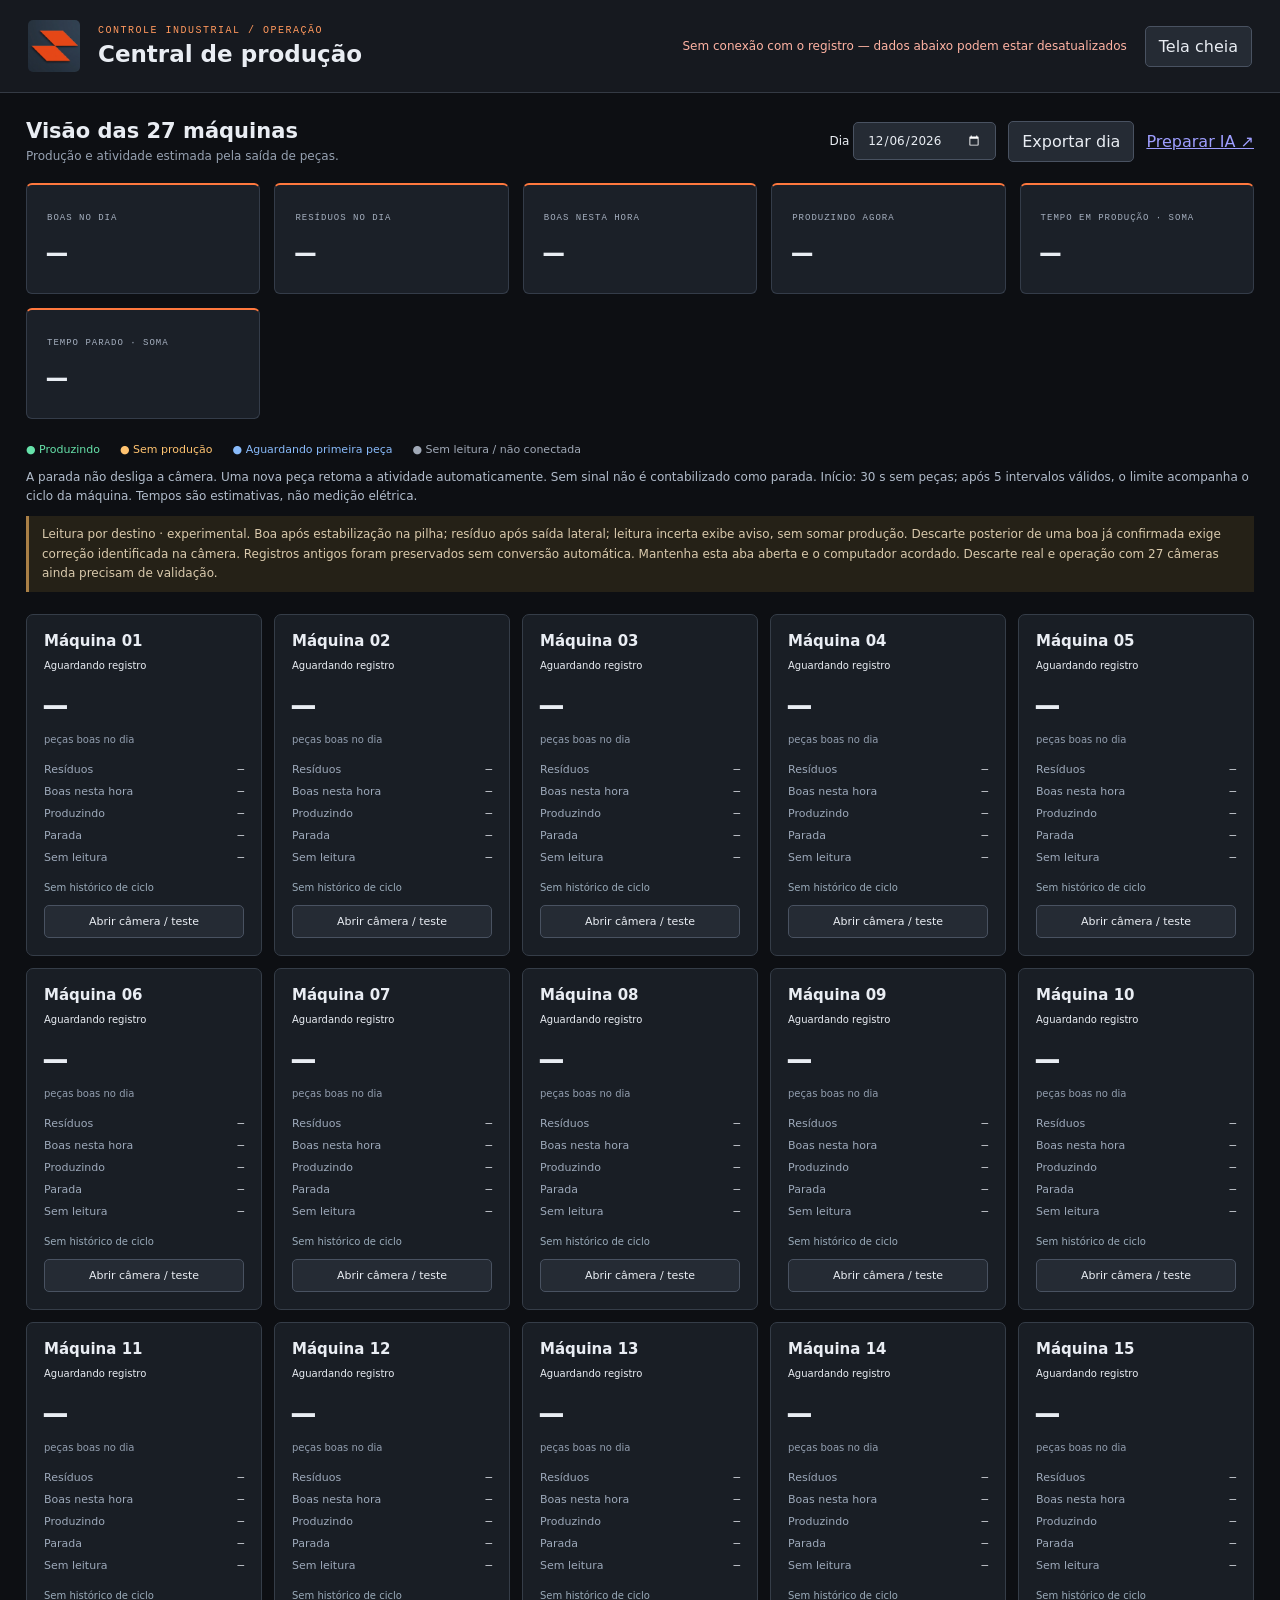
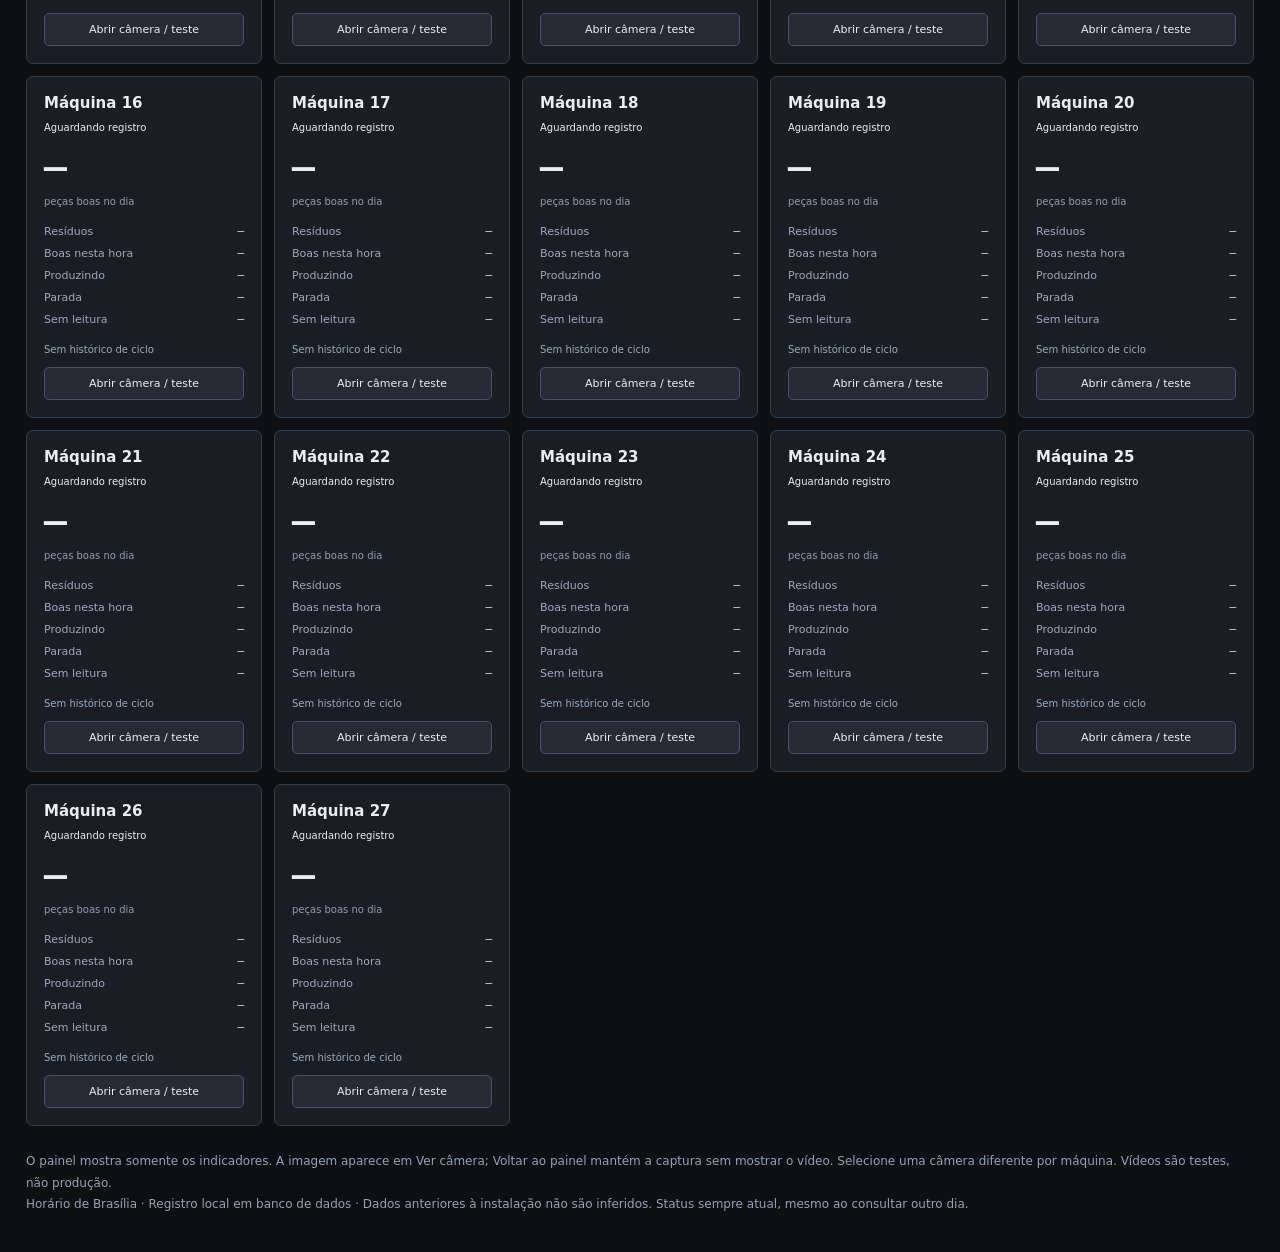
==== public/linhacount/dashboard.html @ 06e6c3b4 "Add files via upload" ====
<!doctype html>
<html lang="pt-BR"><head><meta charset="UTF-8"><meta name="viewport" content="width=device-width,initial-scale=1"><meta name="theme-color" content="#111318"><title>Central de produção · 27 máquinas</title><link rel="stylesheet" href="dashboard.css?v=5"></head>
<body><header><div class="logo"><img src="logo-marca.jpg" alt="Logo da empresa"></div><div><small>CONTROLE INDUSTRIAL / OPERAÇÃO</small><h1>Central de produção</h1></div><span id="connection" role="status">Conectando ao registro…</span><button id="fullscreen">Tela cheia</button></header>
<div id="cameraViewBar" hidden><strong id="cameraViewTitle">Câmera</strong><button id="backToPanel" type="button">← Voltar ao painel</button></div>
<main><div class="toolbar"><div><h2>Visão das 27 máquinas</h2><p>Produção e atividade estimada pela saída de peças.</p></div><label>Dia <input id="date" type="date"></label><button id="export">Exportar dia</button><a href="training.html" target="_blank" rel="noopener">Preparar IA ↗</a></div>
<section class="totals" aria-label="Resumo"><article><small>BOAS NO DIA</small><strong id="total">—</strong></article><article><small>RESÍDUOS NO DIA</small><strong id="residueTotal">—</strong></article><article><small>BOAS NESTA HORA</small><strong id="hour">—</strong></article><article><small>PRODUZINDO AGORA</small><strong id="running">—</strong></article><article><small>TEMPO EM PRODUÇÃO · SOMA</small><strong id="work">—</strong></article><article><small>TEMPO PARADO · SOMA</small><strong id="idle">—</strong></article></section>
<div class="legend"><span class="working">● Produzindo</span><span class="idle">● Sem produção</span><span class="learning">● Aguardando primeira peça</span><span class="unknown">● Sem leitura / não conectada</span></div>
<p class="notice">A parada não desliga a câmera. Uma nova peça retoma a atividade automaticamente. Sem sinal não é contabilizado como parada. Início: 30 s sem peças; após 5 intervalos válidos, o limite acompanha o ciclo da máquina. Tempos são estimativas, não medição elétrica.</p>
<p class="warning">Leitura por destino · experimental. Boa após estabilização na pilha; resíduo após saída lateral; leitura incerta exibe aviso, sem somar produção. Descarte posterior de uma boa já confirmada exige correção identificada na câmera. Registros antigos foram preservados sem conversão automática. Mantenha esta aba aberta e o computador acordado. Descarte real e operação com 27 câmeras ainda precisam de validação.</p>
<section id="machines" class="machines" aria-label="Máquinas"></section>
<footer>O painel mostra somente os indicadores. A imagem aparece em Ver câmera; Voltar ao painel mantém a captura sem mostrar o vídeo. Selecione uma câmera diferente por máquina. Vídeos são testes, não produção.<br>Horário de Brasília · Registro local em banco de dados · Dados anteriores à instalação não são inferidos. Status sempre atual, mesmo ao consultar outro dia.</footer></main><script src="dashboard.js?v=20"></script></body></html>
---- public/linhacount/dashboard.css ----
:root{color-scheme:dark;font-family:Segoe UI,system-ui,sans-serif;background:#0d0f13;color:#e9edf3}*{box-sizing:border-box}body{margin:0}header{display:flex;align-items:center;gap:18px;padding:20px 28px;border-bottom:1px solid #343a44;background:#16191f}h1,h2,p{margin:0}h1{font-size:23px;font-weight:600}h2{font-size:21px}small{font:10px Consolas,monospace;letter-spacing:1.5px;color:#ff985d}header small{display:block;margin-bottom:5px}.logo{width:52px;height:52px;overflow:hidden;position:relative;border-radius:5px;flex-shrink:0}.logo img{width:190%;position:absolute;left:50%;top:50%;transform:translate(-50%,-50%)}#connection{margin-left:auto;font-size:12px;color:#a5afbf}button,input{font:inherit;border:1px solid #495261;color:#e9edf3;background:#252b34;border-radius:5px;padding:10px 13px}button{cursor:pointer}button:hover{border-color:#ff985d}button:focus-visible,input:focus-visible{outline:2px solid #ff985d;outline-offset:3px}main{max-width:1900px;margin:auto;padding:26px}.toolbar{display:flex;align-items:center;gap:12px;margin-bottom:20px}.toolbar>div{margin-right:auto}.toolbar p,footer{color:#96a1b1;font-size:12px;margin-top:6px}.toolbar label{font-size:12px}.totals{display:grid;grid-template-columns:repeat(5,1fr);gap:14px}.totals article{padding:20px;background:#1b2028;border:1px solid #343c49;border-top:2px solid #ff783e;border-radius:6px}.totals small{color:#a5afbf;font-size:9px;letter-spacing:1px}.totals strong{display:block;font:600 33px Consolas,monospace;margin-top:12px}.legend{display:flex;flex-wrap:wrap;gap:20px;font-size:11px;margin:24px 0 12px}.working{color:#66e2aa}.idle{color:#ffc370}.learning{color:#88bafa}.unknown{color:#a0a9b7}.notice,.warning{font-size:12px;line-height:1.6;color:#b1bccb;margin:10px 0}.warning{border-left:3px solid #a97f46;padding:9px 13px;background:#252117;color:#d9c9ac}.machines{display:grid;grid-template-columns:repeat(5,minmax(0,1fr));gap:12px;margin-top:22px}.machine{background:#191e25;border:1px solid #353d48;border-radius:7px;padding:17px;min-width:0}.machine header{padding:0;background:none;border:0;justify-content:space-between;gap:8px}.machine h3{margin:0;font-size:15px}.machine .state{font-size:10px;margin:10px 0;min-height:15px}.machine .qty{font:600 38px Consolas,monospace;display:block}.machine .unit{font-size:10px;color:#929eaf}.machine dl{display:grid;grid-template-columns:1fr auto;gap:9px;font-size:11px;margin:16px 0}.machine dt{color:#9da9ba}.machine dd{margin:0;font-family:Consolas,monospace}.machine button{width:100%;font-size:11px;padding:9px}.machine .limit{font-size:10px;line-height:1.5;color:#9aabba;margin:10px 0}.machine[data-state=working]{border-top:2px solid #66e2aa}.machine[data-state=idle]{border-top:2px solid #ffc370}.machine[data-state=unknown]{border-top:2px solid #596373}#capturePanel{margin-top:24px;border:1px solid #485364;background:#171b23;padding:20px;border-radius:7px}#capturePanel p{font-size:12px;color:#aab7c9;margin-bottom:16px;line-height:1.6}.capture{width:100%;height:1050px;border:0}.capture.parked{position:fixed;left:-20000px;top:0;width:1000px;height:1000px;pointer-events:none}footer{margin-top:25px;line-height:1.8}.error{color:#ffb3a3!important}[hidden]{display:none!important}@media(min-width:1700px){.machines{grid-template-columns:repeat(7,minmax(0,1fr))}}@media(max-width:1200px){.machines{grid-template-columns:repeat(3,minmax(0,1fr))}.totals{grid-template-columns:repeat(3,1fr)}}@media(max-width:720px){header{padding:14px;flex-wrap:wrap;gap:10px}h1{font-size:18px}header small{font-size:8px}#connection{margin:0;width:100%}main{padding:14px}.toolbar{flex-wrap:wrap}.toolbar>div{width:100%}.totals{grid-template-columns:1fr 1fr;gap:8px}.totals article{padding:14px}.totals strong{font-size:24px}.machines{grid-template-columns:1fr 1fr;gap:8px}.machine{padding:12px}.machine h3{font-size:13px}.machine dl{font-size:10px}.legend{gap:12px}.capture{height:1550px}}@media(max-width:380px){.machines{grid-template-columns:1fr}}
.machine .inline-capture{display:block;width:100%;height:580px;border:1px solid #343c49;border-radius:5px;margin:12px 0;background:#101318}
.machine .inline-capture:not(.expanded-capture){position:fixed;left:-20000px;top:0;width:1000px;height:800px!important;margin:0;border:0;pointer-events:none}
.machine button:disabled{opacity:.6;cursor:default}
body.camera-view-open{overflow:hidden}
.machine .real-daily{font-size:11px;color:#a9c6e8;border:1px solid #384a60;background:#182331;padding:8px;border-radius:4px;margin-top:10px}
#cameraViewBar{position:fixed;inset:0 0 auto;height:64px;z-index:102;display:flex;align-items:center;justify-content:space-between;gap:12px;padding:10px 20px;background:#181e27;border-bottom:1px solid #4b5564}
#cameraViewBar strong{font-size:16px}#backToPanel{background:#ff985d;color:#1b110b;font-weight:650}
.machine .inline-capture.expanded-capture{position:fixed;inset:64px 0 0;width:100%;height:calc(100dvh - 64px)!important;max-height:none;z-index:101;border:0;border-radius:0;margin:0;background:#101318}
@media(max-width:480px){#cameraViewBar{padding:10px;gap:8px}#cameraViewBar strong{font-size:12px}#backToPanel{font-size:12px}}
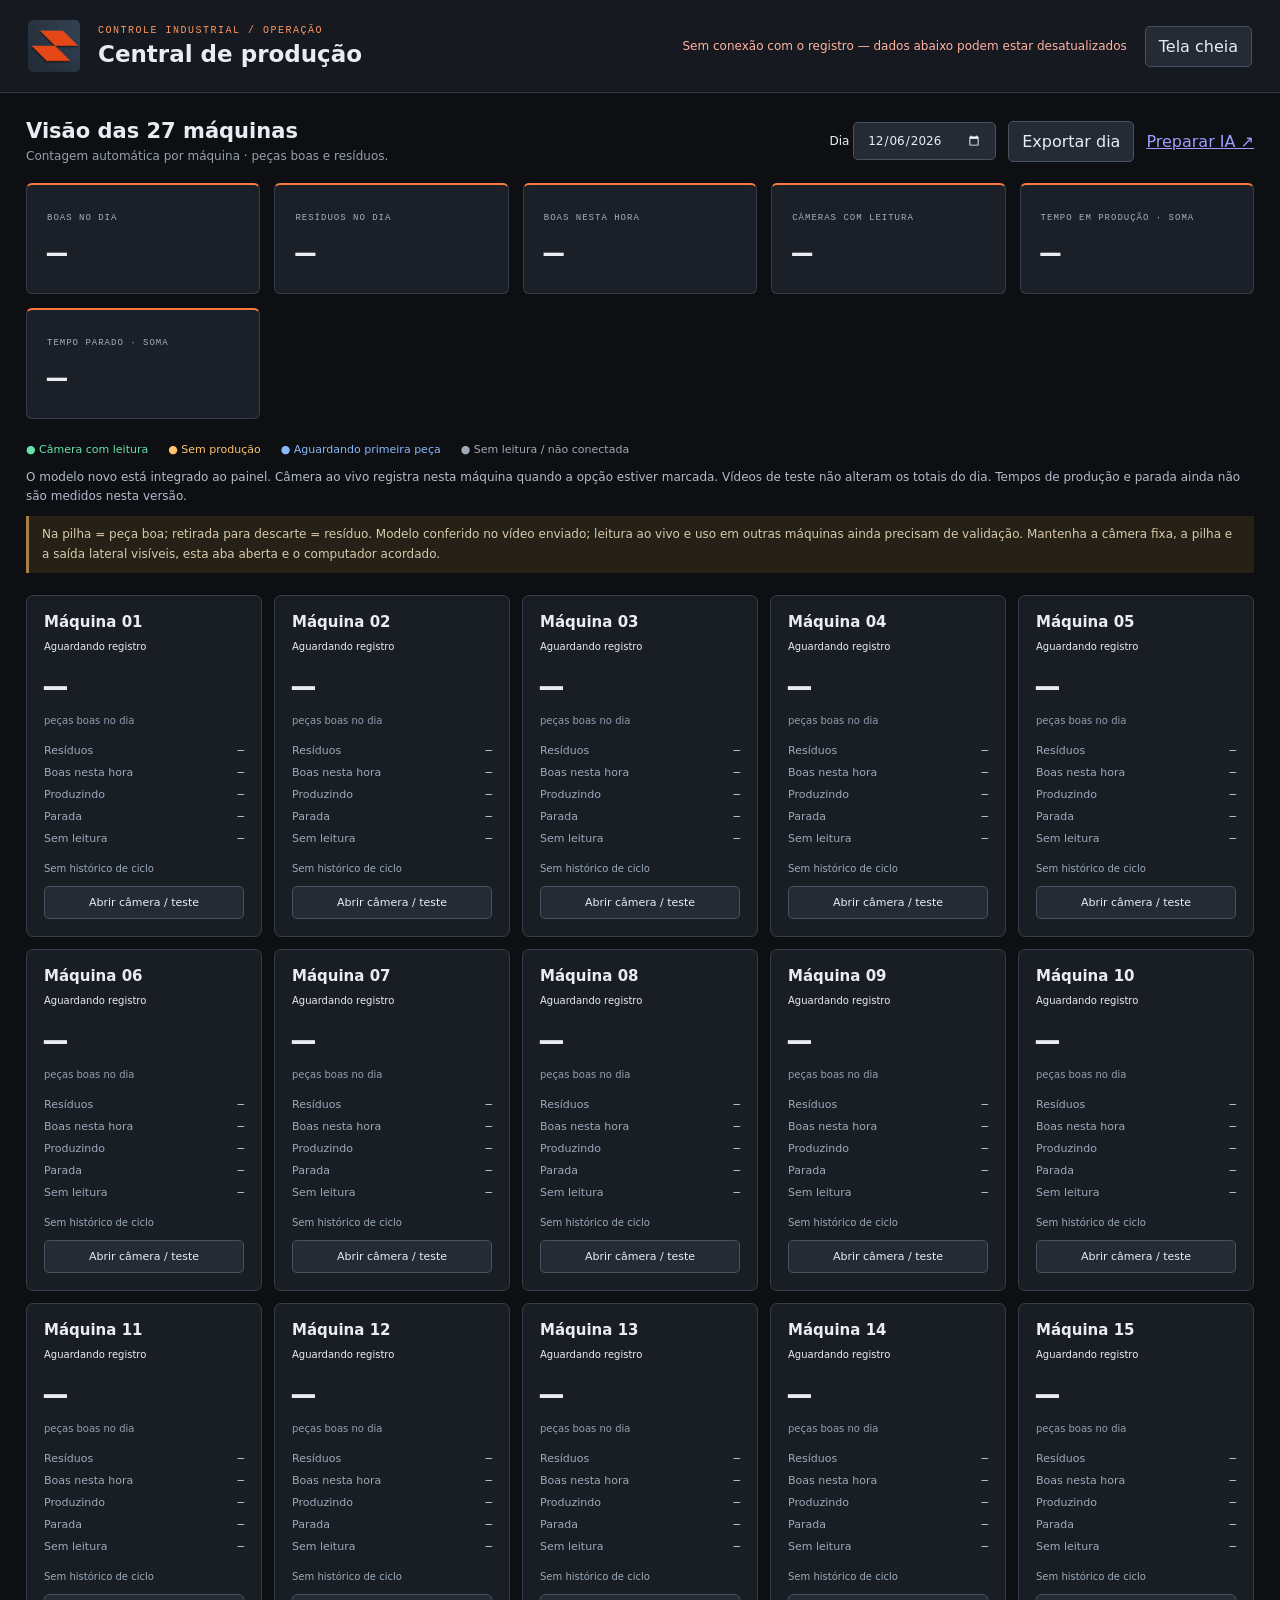
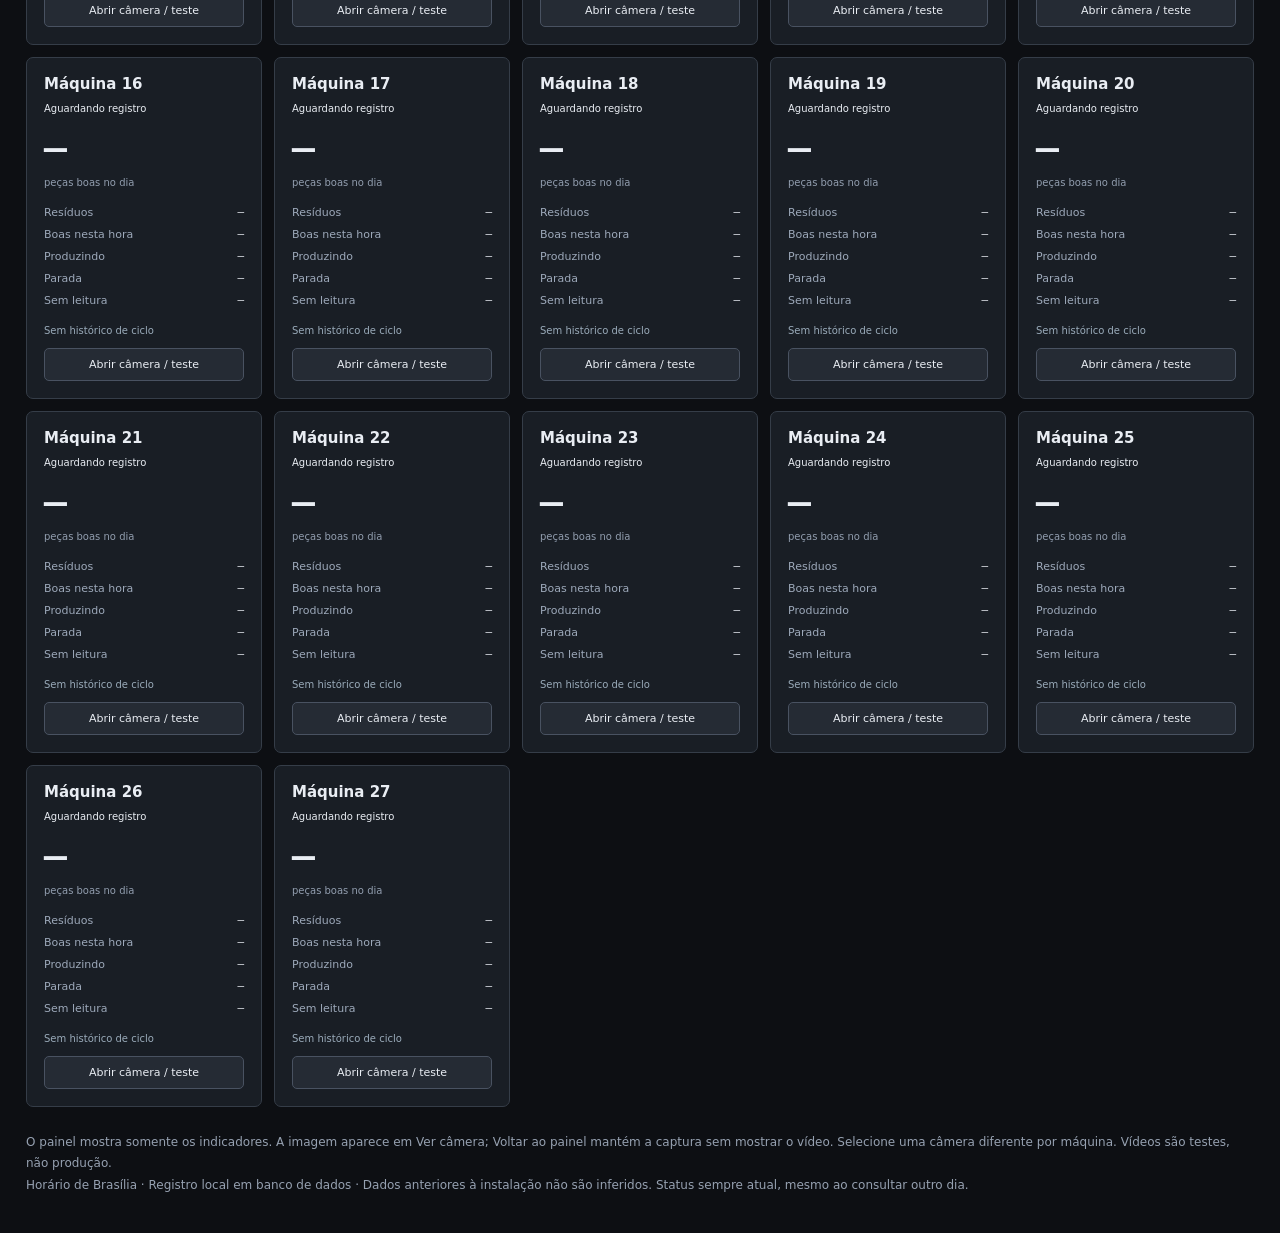
==== commit 57c015ce: "Integrate v43 experimental lateral counting and Python video tests" ====
--- a/public/linhacount/dashboard.html
+++ b/public/linhacount/dashboard.html
@@ -2,10 +2,10 @@
 <html lang="pt-BR"><head><meta charset="UTF-8"><meta name="viewport" content="width=device-width,initial-scale=1"><meta name="theme-color" content="#111318"><title>Central de produção · 27 máquinas</title><link rel="stylesheet" href="dashboard.css?v=5"></head>
 <body><header><div class="logo"><img src="logo-marca.jpg" alt="Logo da empresa"></div><div><small>CONTROLE INDUSTRIAL / OPERAÇÃO</small><h1>Central de produção</h1></div><span id="connection" role="status">Conectando ao registro…</span><button id="fullscreen">Tela cheia</button></header>
 <div id="cameraViewBar" hidden><strong id="cameraViewTitle">Câmera</strong><button id="backToPanel" type="button">← Voltar ao painel</button></div>
-<main><div class="toolbar"><div><h2>Visão das 27 máquinas</h2><p>Produção e atividade estimada pela saída de peças.</p></div><label>Dia <input id="date" type="date"></label><button id="export">Exportar dia</button><a href="training.html" target="_blank" rel="noopener">Preparar IA ↗</a></div>
-<section class="totals" aria-label="Resumo"><article><small>BOAS NO DIA</small><strong id="total">—</strong></article><article><small>RESÍDUOS NO DIA</small><strong id="residueTotal">—</strong></article><article><small>BOAS NESTA HORA</small><strong id="hour">—</strong></article><article><small>PRODUZINDO AGORA</small><strong id="running">—</strong></article><article><small>TEMPO EM PRODUÇÃO · SOMA</small><strong id="work">—</strong></article><article><small>TEMPO PARADO · SOMA</small><strong id="idle">—</strong></article></section>
-<div class="legend"><span class="working">● Produzindo</span><span class="idle">● Sem produção</span><span class="learning">● Aguardando primeira peça</span><span class="unknown">● Sem leitura / não conectada</span></div>
-<p class="notice">A parada não desliga a câmera. Uma nova peça retoma a atividade automaticamente. Sem sinal não é contabilizado como parada. Início: 30 s sem peças; após 5 intervalos válidos, o limite acompanha o ciclo da máquina. Tempos são estimativas, não medição elétrica.</p>
-<p class="warning">Leitura por destino · experimental. Boa após estabilização na pilha; resíduo após saída lateral; leitura incerta exibe aviso, sem somar produção. Descarte posterior de uma boa já confirmada exige correção identificada na câmera. Registros antigos foram preservados sem conversão automática. Mantenha esta aba aberta e o computador acordado. Descarte real e operação com 27 câmeras ainda precisam de validação.</p>
+<main><div class="toolbar"><div><h2>Visão das 27 máquinas</h2><p>Contagem automática por máquina · peças boas e resíduos.</p></div><label>Dia <input id="date" type="date"></label><button id="export">Exportar dia</button><a href="training.html" target="_blank" rel="noopener">Preparar IA ↗</a></div>
+<section class="totals" aria-label="Resumo"><article><small>BOAS NO DIA</small><strong id="total">—</strong></article><article><small>RESÍDUOS NO DIA</small><strong id="residueTotal">—</strong></article><article><small>BOAS NESTA HORA</small><strong id="hour">—</strong></article><article><small>CÂMERAS COM LEITURA</small><strong id="running">—</strong></article><article><small>TEMPO EM PRODUÇÃO · SOMA</small><strong id="work">—</strong></article><article><small>TEMPO PARADO · SOMA</small><strong id="idle">—</strong></article></section>
+<div class="legend"><span class="working">● Câmera com leitura</span><span class="idle">● Sem produção</span><span class="learning">● Aguardando primeira peça</span><span class="unknown">● Sem leitura / não conectada</span></div>
+<p class="notice">O modelo novo está integrado ao painel. Câmera ao vivo registra nesta máquina quando a opção estiver marcada. Vídeos de teste não alteram os totais do dia. Tempos de produção e parada ainda não são medidos nesta versão.</p><p id="testSummary" class="warning" hidden></p>
+<p class="warning">Na pilha = peça boa; retirada para descarte = resíduo. Modelo conferido no vídeo enviado; leitura ao vivo e uso em outras máquinas ainda precisam de validação. Mantenha a câmera fixa, a pilha e a saída lateral visíveis, esta aba aberta e o computador acordado.</p>
 <section id="machines" class="machines" aria-label="Máquinas"></section>
-<footer>O painel mostra somente os indicadores. A imagem aparece em Ver câmera; Voltar ao painel mantém a captura sem mostrar o vídeo. Selecione uma câmera diferente por máquina. Vídeos são testes, não produção.<br>Horário de Brasília · Registro local em banco de dados · Dados anteriores à instalação não são inferidos. Status sempre atual, mesmo ao consultar outro dia.</footer></main><script src="dashboard.js?v=20"></script></body></html>
+<footer>O painel mostra somente os indicadores. A imagem aparece em Ver câmera; Voltar ao painel mantém a captura sem mostrar o vídeo. Selecione uma câmera diferente por máquina. Vídeos são testes, não produção.<br>Horário de Brasília · Registro local em banco de dados · Dados anteriores à instalação não são inferidos. Status sempre atual, mesmo ao consultar outro dia.</footer></main><script src="dashboard.js?v=38"></script></body></html>
